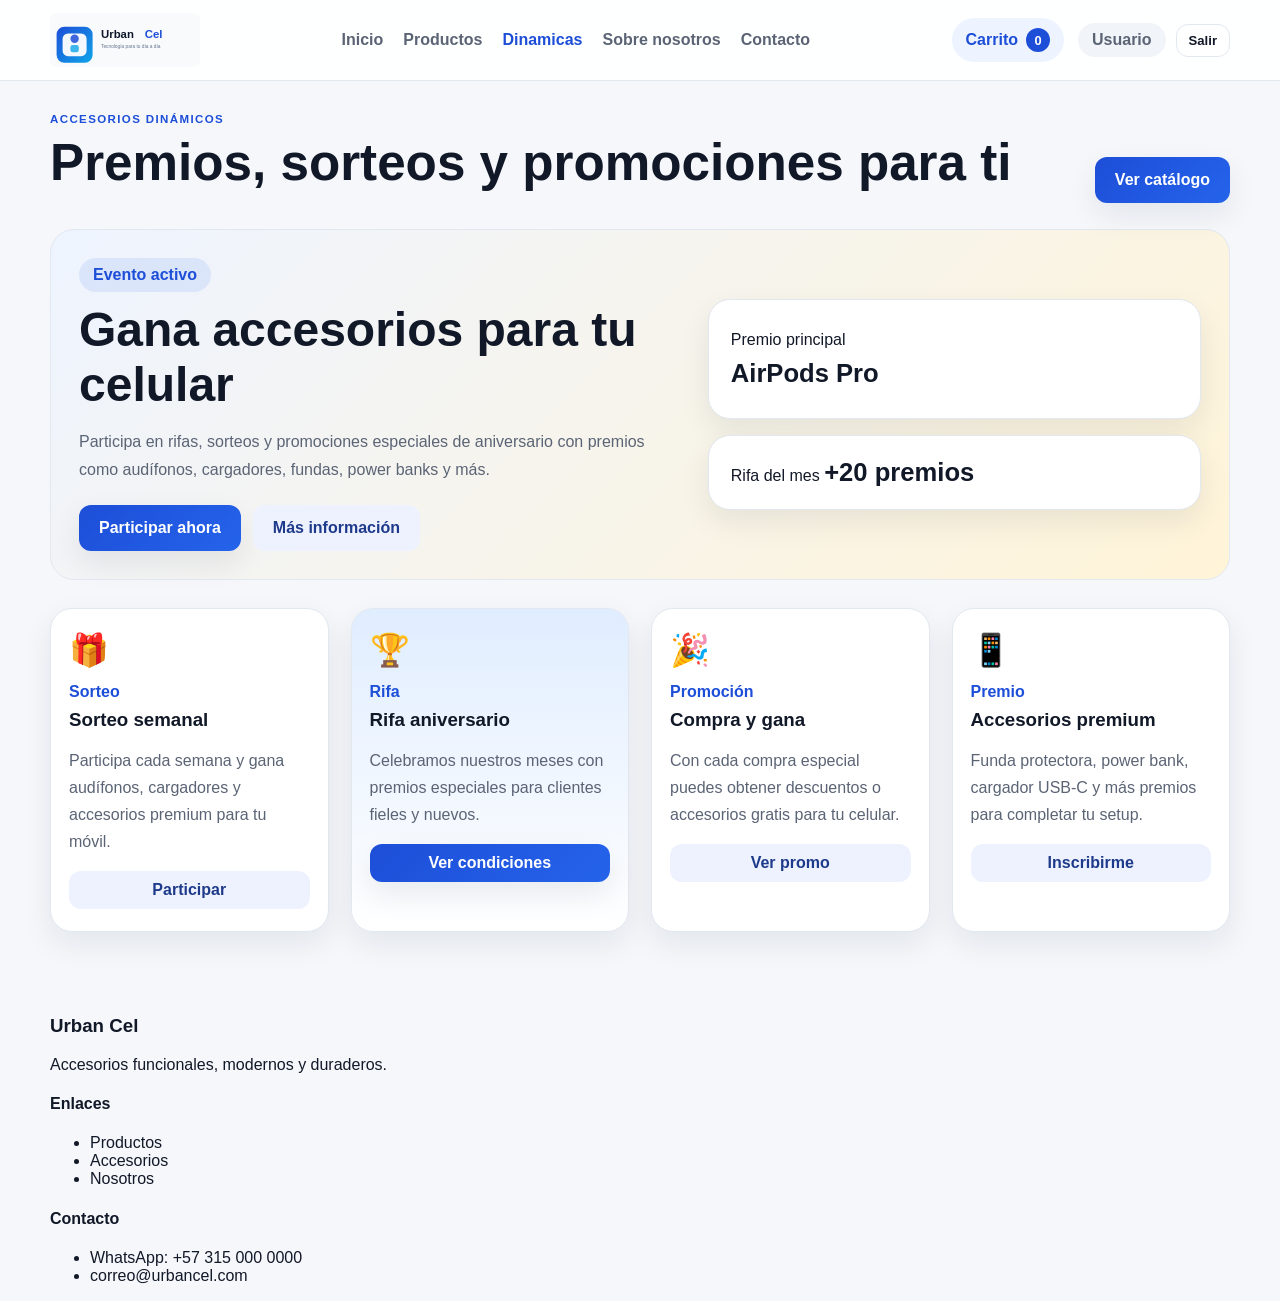
==== accesorios.html @ e1e13178 "Create Urban Cell website for GitHub Pages and activate repository publishing." ====
<!DOCTYPE html>
<html lang="es">
  <head>
    <meta charset="UTF-8" />
    <meta name="viewport" content="width=device-width, initial-scale=1.0" />
    <title>Urban Cel | dinamicas </title>
    <link rel="stylesheet" href="css/style.css" />
  </head>
  <body>
    <header class="topbar">
      <div class="container nav-wrap">
        <a href="index.html" class="brand" aria-label="Urban Cel inicio">
          <img src="img/banner/logo.svg" alt="Urban Cel" class="brand-logo" />
        </a>

        <nav class="main-nav">
          <a href="index.html">Inicio</a>
          <a href="productos.html">Productos</a>
          <a href="accesorios.html" class="active">Dinamicas </a>
          <a href="nosotros.html">Sobre nosotros</a>
          <a href="contacto.html">Contacto</a>
        </nav>

        <div class="nav-actions">
          <a href="carrito.html" class="cart-link" aria-label="Carrito de compras">
            <span class="cart-label">Carrito</span>
            <span class="cart-count" id="cartCount">0</span>
          </a>
          <div class="user-menu">
            <span class="user-pill" data-user-label>Usuario</span>
            <button class="btn btn-light btn-small" id="logoutBtn">Salir</button>
          </div>
        </div>
      </div>
    </header>

    <main class="page-main">
      <section class="container">
        <div class="page-header promo-header">
          <div>
            <p class="eyebrow">Accesorios dinámicos</p>
            <h1>Premios, sorteos y promociones para ti</h1>
          </div>
          <a href="productos.html" class="btn btn-primary">Ver catálogo</a>
        </div>

        <div class="promo-hero">
          <div class="promo-copy">
            <span class="promo-badge">Evento activo</span>
            <h2>Gana accesorios para tu celular</h2>
            <p>
              Participa en rifas, sorteos y promociones especiales de aniversario con premios como
              audífonos, cargadores, fundas, power banks y más.
            </p>
            <div class="promo-actions">
              <button class="btn btn-primary">Participar ahora</button>
              <a href="contacto.html" class="btn btn-secondary">Más información</a>
            </div>
          </div>
          <div class="promo-visual">
            <div class="promo-box prize-box">
              <span>Premio principal</span>
              <strong>AirPods Pro</strong>
            </div>
            <div class="promo-box small-box">
              <span>Rifa del mes</span>
              <strong>+20 premios</strong>
            </div>
          </div>
        </div>

        <div class="promo-grid">
          <article class="promo-card">
            <div class="promo-icon">🎁</div>
            <span class="promo-tag">Sorteo</span>
            <h3>Sorteo semanal</h3>
            <p>Participa cada semana y gana audífonos, cargadores y accesorios premium para tu móvil.</p>
            <button class="btn btn-secondary btn-small-full">Participar</button>
          </article>

          <article class="promo-card featured">
            <div class="promo-icon">🏆</div>
            <span class="promo-tag">Rifa</span>
            <h3>Rifa aniversario</h3>
            <p>Celebramos nuestros meses con premios especiales para clientes fieles y nuevos.</p>
            <button class="btn btn-primary btn-small-full">Ver condiciones</button>
          </article>

          <article class="promo-card">
            <div class="promo-icon">🎉</div>
            <span class="promo-tag">Promoción</span>
            <h3>Compra y gana</h3>
            <p>Con cada compra especial puedes obtener descuentos o accesorios gratis para tu celular.</p>
            <button class="btn btn-secondary btn-small-full">Ver promo</button>
          </article>

          <article class="promo-card">
            <div class="promo-icon">📱</div>
            <span class="promo-tag">Premio</span>
            <h3>Accesorios premium</h3>
            <p>Funda protectora, power bank, cargador USB-C y más premios para completar tu setup.</p>
            <button class="btn btn-secondary btn-small-full">Inscribirme</button>
          </article>
        </div>
      </section>
    </main>

    <footer class="footer">
      <div class="container footer-grid">
        <div>
          <h3>Urban Cel</h3>
          <p>Accesorios funcionales, modernos y duraderos.</p>
        </div>
        <div>
          <h4>Enlaces</h4>
          <ul>
            <li><a href="productos.html">Productos</a></li>
            <li><a href="accesorios.html">Accesorios</a></li>
            <li><a href="nosotros.html">Nosotros</a></li>
          </ul>
        </div>
        <div>
          <h4>Contacto</h4>
          <ul>
            <li>WhatsApp: +57 315 000 0000</li>
            <li>correo@urbancel.com</li>
          </ul>
        </div>
      </div>
    </footer>

    <script src="js/productos.js"></script>
    <script src="js/login.js"></script>
  </body>
</html>
---- css/style.css ----
* {
  box-sizing: border-box;
}

:root {
  --bg: #f5f7fb;
  --surface: #ffffff;
  --surface-alt: #f1f5f9;
  --text: #111827;
  --muted: #5b6475;
  --primary: #1d4ed8;
  --primary-dark: #1e3a8a;
  --accent: #f59e0b;
  --success: #16a34a;
  --danger: #dc2626;
  --border: #e2e8f0;
  --shadow: 0 12px 30px rgba(15, 23, 42, 0.08);
}

html {
  scroll-behavior: smooth;
}

body {
  margin: 0;
  font-family: Arial, Helvetica, sans-serif;
  background: var(--bg);
  color: var(--text);
}

a {
  color: inherit;
  text-decoration: none;
}

img {
  max-width: 100%;
  display: block;
}

button,
input,
textarea {
  font: inherit;
}

.container {
  width: min(1180px, calc(100% - 32px));
  margin: 0 auto;
}

.topbar {
  position: sticky;
  top: 0;
  z-index: 50;
  background: rgba(255, 255, 255, 0.9);
  backdrop-filter: blur(12px);
  border-bottom: 1px solid var(--border);
}

.nav-wrap {
  display: flex;
  align-items: center;
  justify-content: space-between;
  min-height: 80px;
  gap: 24px;
}

.brand {
  display: inline-flex;
  align-items: center;
}

.brand-logo {
  width: 150px;
  height: auto;
}

.main-nav {
  display: flex;
  align-items: center;
  gap: 20px;
  flex-wrap: wrap;
}

.main-nav a {
  color: var(--muted);
  font-weight: 600;
  transition: color 0.2s ease;
}

.main-nav a:hover,
.main-nav a.active {
  color: var(--primary);
}

.nav-actions {
  display: flex;
  align-items: center;
  gap: 14px;
}

.cart-link {
  display: inline-flex;
  align-items: center;
  gap: 8px;
  background: #eef4ff;
  color: var(--primary);
  padding: 10px 14px;
  border-radius: 999px;
  font-weight: 700;
}

.cart-count {
  display: inline-flex;
  align-items: center;
  justify-content: center;
  width: 24px;
  height: 24px;
  border-radius: 50%;
  background: var(--primary);
  color: white;
  font-size: 0.8rem;
}

.user-menu {
  display: flex;
  align-items: center;
  gap: 10px;
}

.user-pill {
  display: inline-flex;
  align-items: center;
  padding: 8px 14px;
  background: var(--surface-alt);
  border-radius: 999px;
  font-weight: 700;
  color: var(--muted);
}

.btn {
  border: none;
  border-radius: 12px;
  cursor: pointer;
  transition: transform 0.2s ease, box-shadow 0.2s ease;
  font-weight: 700;
  text-align: center;
  display: inline-flex;
  align-items: center;
  justify-content: center;
}

.btn:hover {
  transform: translateY(-1px);
}

.btn-primary {
  background: linear-gradient(135deg, var(--primary), #2563eb);
  color: white;
  padding: 14px 20px;
  box-shadow: var(--shadow);
}

.btn-secondary {
  background: #eef2ff;
  color: var(--primary-dark);
  padding: 14px 20px;
}

.btn-light {
  background: white;
  color: var(--text);
  border: 1px solid var(--border);
  padding: 10px 14px;
}

.btn-small {
  padding: 8px 12px;
  font-size: 0.82rem;
}

.btn-small-full {
  width: 100%;
  padding: 10px 18px;
}

.btn-block {
  width: 100%;
  padding: 14px 20px;
}

.hero {
  padding: 56px 0 44px;
  background: linear-gradient(135deg, rgba(37, 99, 235, 0.08), rgba(14, 165, 233, 0.04));
}

.hero-grid {
  display: grid;
  grid-template-columns: 1.1fr 0.9fr;
  gap: 32px;
  align-items: center;
}

.eyebrow {
  text-transform: uppercase;
  letter-spacing: 0.12em;
  font-size: 0.72rem;
  color: var(--primary);
  font-weight: 800;
  margin: 0 0 10px;
}

.hero-copy h1,
.page-header h1,
.contact-card h1,
.about-copy h1 {
  margin: 0 0 12px;
  font-size: clamp(2.2rem, 4vw, 4rem);
  line-height: 1.1;
}

.hero-copy p,
.about-copy p,
.contact-card p,
.info-card p,
.promo-copy p,
.promo-card p,
.feature-card p {
  color: var(--muted);
  line-height: 1.7;
}

.hero-actions {
  display: flex;
  gap: 14px;
  flex-wrap: wrap;
  margin: 26px 0 20px;
}

.hero-stats {
  display: grid;
  grid-template-columns: repeat(3, minmax(0, 1fr));
  gap: 20px;
  margin-top: 20px;
}

.hero-stats div {
  display: flex;
  flex-direction: column;
  gap: 6px;
  padding: 18px;
  background: rgba(255, 255, 255, 0.7);
  border: 1px solid var(--border);
  border-radius: 16px;
}

.hero-stats strong {
  font-size: 1.5rem;
}

.hero-stats span {
  color: var(--muted);
}

.hero-visual {
  display: flex;
  justify-content: center;
}

.device-showcase {
  position: relative;
  width: min(420px, 100%);
  height: 420px;
  display: grid;
  place-items: center;
  background: radial-gradient(circle at top, rgba(96, 165, 250, 0.25), rgba(255, 255, 255, 0));
}

.phone-frame {
  width: 260px;
  height: 360px;
  background: linear-gradient(135deg, #111827, #374151);
  border-radius: 36px;
  border: 8px solid rgba(255, 255, 255, 0.7);
  box-shadow: 0 25px 50px rgba(30, 41, 59, 0.2);
  position: relative;
}

.phone-frame::before {
  content: "";
  position: absolute;
  inset: 16px;
  border-radius: 28px;
  background: linear-gradient(160deg, rgba(59, 130, 246, 0.9), rgba(14, 165, 233, 0.85));
}

.screen-glow {
  position: absolute;
  inset: 24px;
  border-radius: 24px;
  background: radial-gradient(circle at 30% 30%, rgba(255, 255, 255, 0.9), rgba(255, 255, 255, 0.1) 25%, rgba(96, 165, 250, 0.2) 60%, transparent 75%);
}

.floating-card {
  position: absolute;
  display: inline-flex;
  flex-direction: column;
  gap: 6px;
  background: rgba(255, 255, 255, 0.92);
  border: 1px solid rgba(15, 23, 42, 0.08);
  border-radius: 18px;
  padding: 14px 16px;
  box-shadow: var(--shadow);
}

.card-one {
  left: 10px;
  bottom: 28px;
}

.card-two {
  right: 12px;
  top: 56px;
}

.section {
  padding: 64px 0;
}

.section-alt {
  background: #edf3ff;
}

.section-head {
  display: flex;
  align-items: end;
  justify-content: space-between;
  gap: 16px;
  margin-bottom: 28px;
}

.section-head.centered {
  justify-content: center;
  text-align: center;
}

.section-head h2 {
  margin: 0;
  font-size: clamp(1.8rem, 3vw, 2.6rem);
}

.text-link {
  color: var(--primary);
  font-weight: 700;
}

.product-grid {
  display: grid;
  grid-template-columns: repeat(4, minmax(0, 1fr));
  gap: 22px;
}

.product-card {
  background: var(--surface);
  border: 1px solid var(--border);
  border-radius: 22px;
  overflow: hidden;
  box-shadow: var(--shadow);
}

.product-visual {
  display: grid;
  place-items: center;
  height: 220px;
  background: linear-gradient(180deg, #dbeafc, #f8fafc);
  font-size: 42px;
}

.product-body {
  padding: 18px;
}

.product-body h3 {
  margin: 0 0 8px;
  font-size: 1.15rem;
}

.product-meta {
  display: flex;
  justify-content: space-between;
  align-items: center;
  gap: 12px;
  margin-bottom: 14px;
}

.badge {
  display: inline-flex;
  align-items: center;
  border-radius: 999px;
  background: #eff6ff;
  color: var(--primary-dark);
  font-size: 0.76rem;
  font-weight: 700;
  padding: 6px 10px;
}

.price {
  font-size: 1.2rem;
  font-weight: 800;
  color: var(--text);
}

.product-actions {
  display: flex;
  gap: 10px;
  margin-top: 18px;
}

.product-actions .btn {
  flex: 1;
}

.feature-grid {
  display: grid;
  grid-template-columns: repeat(3, minmax(0, 1fr));
  gap: 20px;
}

.feature-card {
  background: var(--surface);
  border: 1px solid var(--border);
  border-radius: 20px;
  padding: 22px 18px;
  box-shadow: var(--shadow);
}

.feature-icon {
  display: inline-flex;
  align-items: center;
  justify-content: center;
  width: 48px;
  height: 48px;
  background: #dbeafe;
  color: var(--primary);
  border-radius: 14px;
  font-weight: 800;
  margin-bottom: 16px;
}

.page-main {
  padding: 32px 0 64px;
}

.page-header {
  display: flex;
  align-items: center;
  justify-content: space-between;
  gap: 20px;
  margin-bottom: 26px;
}

.filter-bar {
  display: flex;
  flex-wrap: wrap;
  gap: 10px;
  margin-bottom: 28px;
}

.filter-btn {
  border: 1px solid var(--border);
  background: white;
  color: var(--muted);
  padding: 10px 16px;
  border-radius: 999px;
  cursor: pointer;
  font-weight: 700;
}

.filter-btn.active {
  background: var(--primary);
  color: white;
  border-color: var(--primary);
}

.promo-header {
  align-items: end;
}

.promo-hero {
  display: grid;
  grid-template-columns: 1.1fr 0.9fr;
  gap: 26px;
  background: linear-gradient(135deg, #eef4ff, #fff4d8);
  border: 1px solid var(--border);
  border-radius: 24px;
  padding: 28px;
  margin-bottom: 28px;
}

.promo-copy h2 {
  margin: 10px 0 12px;
  font-size: clamp(2rem, 4vw, 3rem);
}

.promo-badge {
  display: inline-flex;
  align-items: center;
  padding: 8px 14px;
  background: rgba(37, 99, 235, 0.1);
  border-radius: 999px;
  color: var(--primary);
  font-weight: 800;
}

.promo-actions {
  display: flex;
  gap: 12px;
  flex-wrap: wrap;
  margin-top: 22px;
}

.promo-visual {
  display: grid;
  gap: 16px;
  align-content: center;
}

.promo-box {
  background: white;
  border-radius: 22px;
  padding: 22px;
  border: 1px solid var(--border);
  box-shadow: var(--shadow);
}

.prize-box {
  min-height: 120px;
  display: flex;
  flex-direction: column;
  justify-content: center;
}

.prize-box strong,
.small-box strong {
  font-size: 1.6rem;
  margin-top: 10px;
}

.promo-grid {
  display: grid;
  grid-template-columns: repeat(4, minmax(0, 1fr));
  gap: 22px;
}

.promo-card {
  background: white;
  border-radius: 22px;
  border: 1px solid var(--border);
  padding: 22px 18px;
  box-shadow: var(--shadow);
}

.promo-card.featured {
  background: linear-gradient(180deg, #e0edff, white);
}

.promo-icon {
  font-size: 2rem;
}

.promo-tag {
  display: inline-block;
  margin: 14px 0 8px;
  font-weight: 700;
  color: var(--primary);
}

.promo-card h3 {
  margin: 0 0 8px;
}

.cart-layout {
  display: grid;
  grid-template-columns: 1.4fr 0.6fr;
  gap: 24px;
  align-items: start;
}

.cart-items {
  display: grid;
  gap: 16px;
}

.cart-item {
  background: white;
  border: 1px solid var(--border);
  border-radius: 20px;
  padding: 18px;
  display: grid;
  grid-template-columns: 90px 1fr auto;
  gap: 18px;
  align-items: center;
  box-shadow: var(--shadow);
}

.cart-item-visual {
  width: 90px;
  height: 90px;
  border-radius: 16px;
  display: grid;
  place-items: center;
  background: linear-gradient(180deg, #dbeafe, #eff6ff);
  font-size: 2rem;
}

.cart-item h3 {
  margin: 0 0 8px;
}

.item-controls {
  display: flex;
  align-items: center;
  gap: 12px;
  margin-top: 12px;
}

.qty-btn {
  width: 30px;
  height: 30px;
  border: 1px solid var(--border);
  background: var(--surface-alt);
  border-radius: 10px;
  cursor: pointer;
  font-weight: 700;
}

.item-price {
  font-weight: 800;
  font-size: 1.1rem;
}

.summary-card {
  background: white;
  border: 1px solid var(--border);
  border-radius: 20px;
  padding: 22px 18px;
  box-shadow: var(--shadow);
}

.summary-card h3 {
  margin-top: 0;
  margin-bottom: 18px;
}

.summary-row {
  display: flex;
  align-items: center;
  justify-content: space-between;
  gap: 12px;
  padding: 10px 0;
  border-bottom: 1px solid var(--border);
}

.total-row {
  border-bottom: none;
  font-size: 1.1rem;
  margin-top: 8px;
}

.contact-section {
  display: grid;
  grid-template-columns: 1.2fr 0.8fr;
  gap: 26px;
}

.contact-card,
.info-card,
.about-visual {
  background: white;
  border: 1px solid var(--border);
  border-radius: 24px;
  box-shadow: var(--shadow);
  padding: 26px;
}

.contact-form {
  display: grid;
  gap: 18px;
}

.form-grid {
  display: grid;
  grid-template-columns: repeat(2, minmax(0, 1fr));
  gap: 18px;
}

label {
  display: grid;
  gap: 8px;
  color: var(--muted);
  font-weight: 600;
}

input,
textarea {
  width: 100%;
  padding: 12px 14px;
  border: 1px solid var(--border);
  border-radius: 12px;
  background: white;
  color: var(--text);
}

textarea {
  min-height: 120px;
  resize: vertical;
}

.info-card ul {
  list-style: none;
  padding: 0;
  margin: 16px 0 0;
  display: grid;
  gap: 8px;
  color: var(--muted);
}

.about-section {
  display: grid;
  grid-template-columns: 1.1fr 0.9fr;
  gap: 28px;
  align-items: center;
}

.about-visual {
  display: grid;
  place-items: center;
  min-height: 300px;
}

.product-detail {
  background: white;
  border: 1px solid var(--border);
  border-radius: 30px;
  box-shadow: var(--shadow);
  padding: 24px;
}

.product-detail-layout {
  display: grid;
  grid-template-columns: 1fr 1fr;
  gap: 28px;
  align-items: center;
}

.product-detail-visual {
  display: grid;
  place-items: center;
  min-height: 420px;
  border-radius: 24px;
  background: linear-gradient(180deg, #dbeafe, #f8fafc);
  font-size: 80px;
}

.product-detail-copy h1 {
  margin: 0 0 12px;
  font-size: clamp(2rem, 3vw, 3rem);
}

.product-detail-copy .price {
  display: block;
  margin: 18px 0;
}

.product-detail-copy p {
  color: var(--muted);
  line-height: 1.7;
}

.product-detail-actions {
  display: flex;
  gap: 14px;
  flex-wrap: wrap;
  margin-top: 20px;
}

.auth-page {
  min-height: 100vh;
  display: grid;
  place-items: center;
  background: linear-gradient(135deg, #eef4ff, #f8fafc);
}

.auth-shell {
  width: min(1000px, calc(100% - 32px));
  display: grid;
  grid-template-columns: 1fr 0.9fr;
  gap: 26px;
  background: rgba(255, 255, 255, 0.78);
  backdrop-filter: blur(12px);
  border: 1px solid rgba(255, 255, 255, 0.4);
  border-radius: 32px;
  padding: 26px;
  box-shadow: var(--shadow);
}

.auth-card {
  display: grid;
  align-content: center;
  padding: 10px 14px;
}

.brand-block {
  display: flex;
  justify-content: center;
  margin-bottom: 16px;
}

.auth-card h2 {
  margin: 0;
  text-align: center;
}

.subtext {
  text-align: center;
  color: var(--muted);
  margin: 10px 0 22px;
}

.auth-form {
  display: grid;
  gap: 18px;
}

.auth-links {
  display: flex;
  justify-content: space-between;
  gap: 12px;
  margin-top: 18px;
  flex-wrap: wrap;
}

.link-btn {
  background: transparent;
  border: none;
  color: var(--primary);
  font-weight: 700;
  cursor: pointer;
}

.auth-visual {
  position: relative;
  min-height: 420px;
  display: grid;
  place-items: center;
  background: linear-gradient(160deg, #dbeafe, #eff6ff);
  border-radius: 24px;
  overflow: hidden;
}

.phone-card {
  width: 250px;
  height: 330px;
  border-radius: 32px;
  background: linear-gradient(135deg, #111827, #374151);
  border: 8px solid white;
  box-shadow: 0 30px 60px rgba(15, 23, 42, 0.22);
  position: relative;
}

.mini-surface {
  position: absolute;
  inset: 18px;
  border-radius: 24px;
  background: linear-gradient(135deg, rgba(59, 130, 246, 0.9), rgba(96, 165, 250, 0.75));
}

.mini-badges {
  position: absolute;
  left: 22px;
  right: 22px;
  bottom: 24px;
  display: flex;
  justify-content: space-between;
  gap: 8px;
}

.mini-badges span {
  background: rgba(255, 255, 255, 0.15);
  color: white;
  border-radius: 999px;
  padding: 8px 10px;
  font-size: 0.75rem;
  font-weight: 700;
}

.floating-tag {
  position: absolute;
  padding: 10px 14px;
  border-radius: 999px;
  background: rgba(255, 255, 255, 0.82);
  color: var(--primary-dark);
  box-shadow: var(--shadow);
  font-weight: 800;
}

.tag-one {
  top: 26px;
  left: 28px;
}

.tag-two {
  right: 20px;
  bottom: 26px;
}

.empty-state {
  background: white;
  border: 1px dashed var(--border);
  border-radius: 20px;
  padding: 28px;
  text-align: center;
  color: var(--muted);
}

@media (max-width: 980px) {
  .hero-grid,
  .promo-hero,
  .cart-layout,
  .contact-section,
  .about-section,
  .auth-shell,
  .product-detail-layout,
  .feature-grid {
    grid-template-columns: 1fr;
  }

  .product-grid,
  .promo-grid {
    grid-template-columns: repeat(2, minmax(0, 1fr));
  }
}

@media (max-width: 700px) {
  .main-nav {
    display: none;
  }

  .product-grid,
  .promo-grid,
  .form-grid,
  .hero-stats {
    grid-template-columns: 1fr;
  }

  .nav-wrap,
  .section-head,
  .page-header,
  .promo-actions,
  .product-actions,
  .auth-links {
    flex-direction: column;
    align-items: stretch;
  }

  .cart-item {
    grid-template-columns: 1fr;
  }

  .brand-logo {
    width: 120px;
  }
}
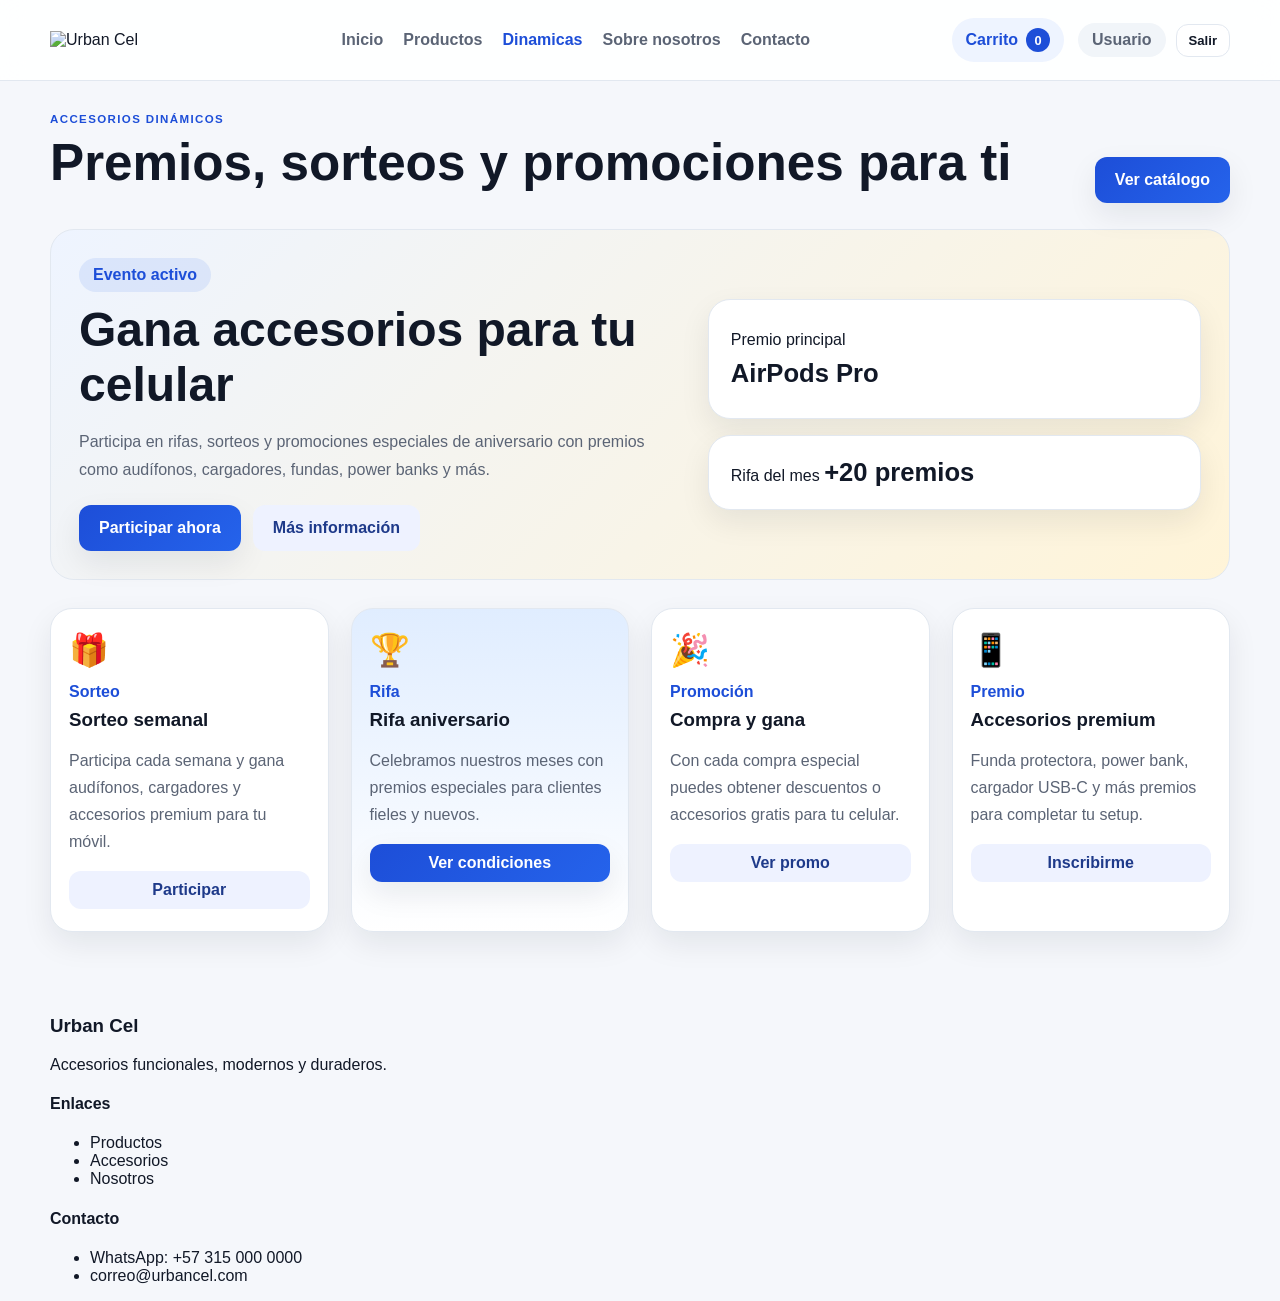
==== commit bdd525b3: "Update logo image source in accesorios.html" ====
--- a/accesorios.html
+++ b/accesorios.html
@@ -10,7 +10,7 @@
     <header class="topbar">
       <div class="container nav-wrap">
         <a href="index.html" class="brand" aria-label="Urban Cel inicio">
-          <img src="img/banner/logo.svg" alt="Urban Cel" class="brand-logo" />
+          <img src="img/banner/logojpg.jpeg" alt="Urban Cel" class="brand-logo" />
         </a>
 
         <nav class="main-nav">
